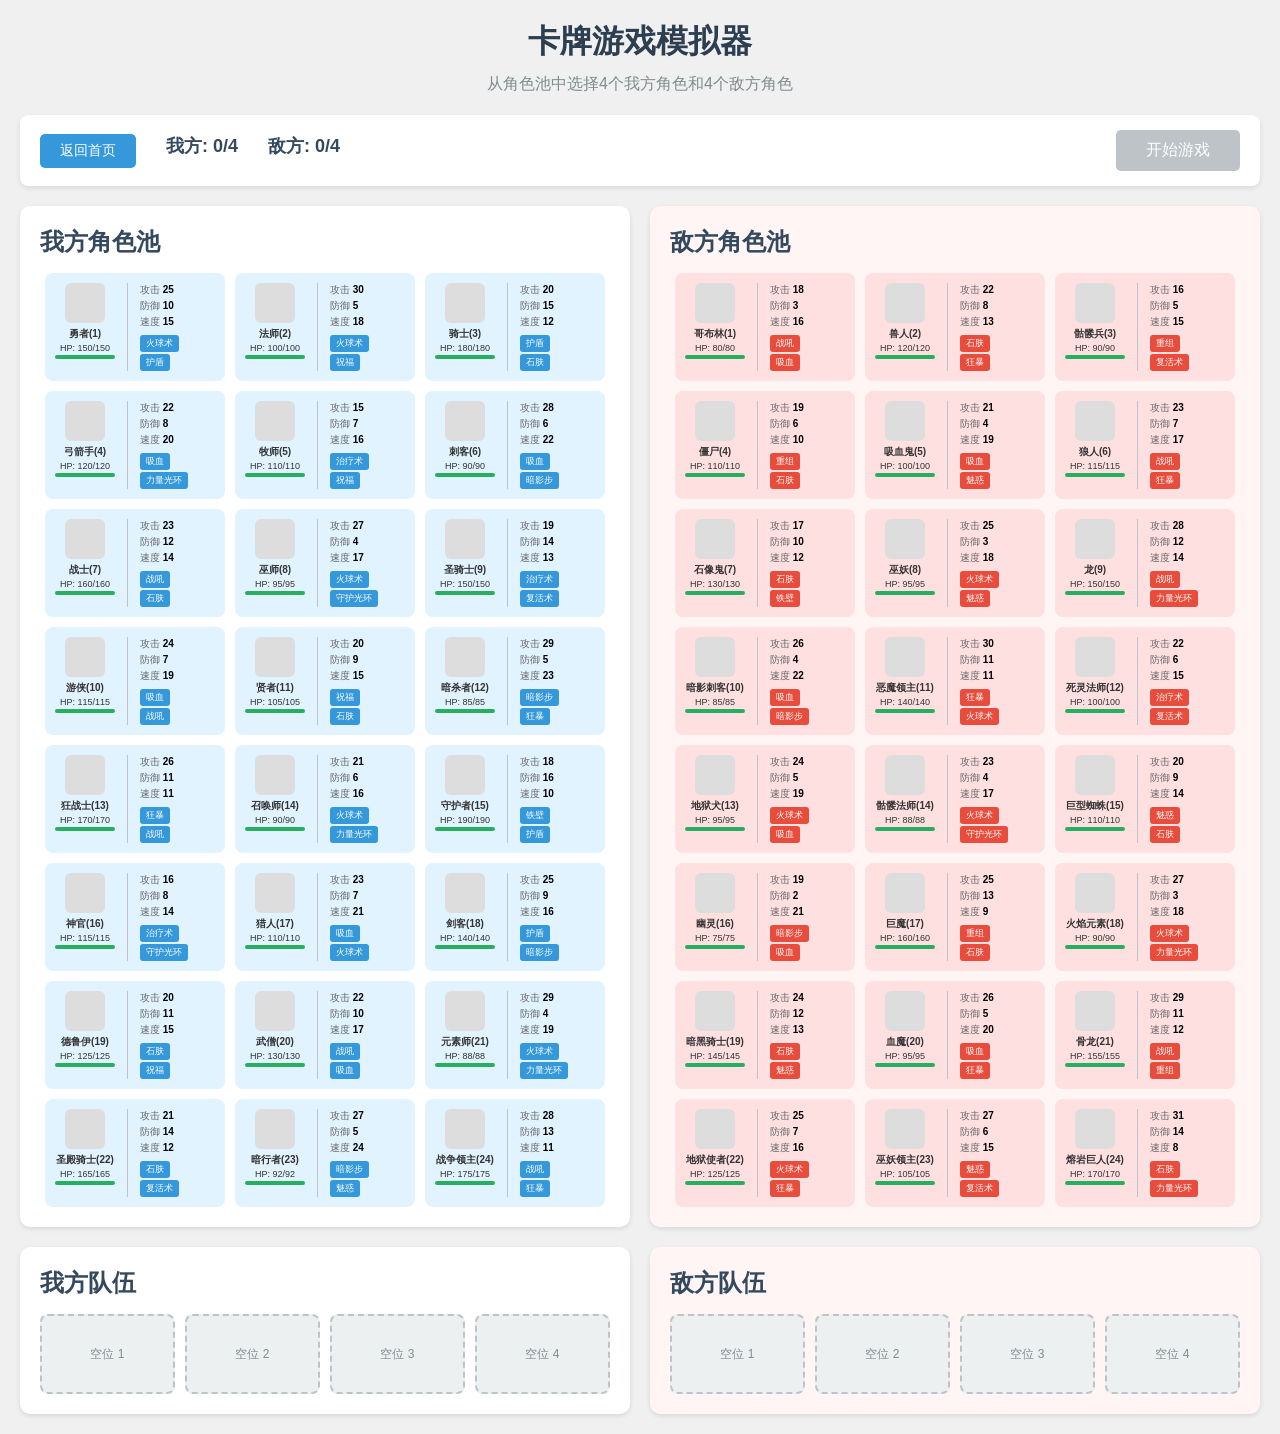
==== index.html @ 40628b4c "Add files via upload" ====
<!DOCTYPE html>
<html lang="zh-CN">
<head>
    <meta charset="UTF-8">
    <meta name="viewport" content="width=device-width, initial-scale=1.0">
    <title>卡牌游戏模拟器</title>
    <link rel="stylesheet" href="select-style.css">
</head>
<body>
    <div class="container">
        <h1>卡牌游戏模拟器</h1>
        <p class="subtitle" id="mode-subtitle">选择角色</p>
        
        <div class="selection-info">
            <div class="selection-status">
                <button id="back-to-home" class="back-btn">返回首页</button>
                <span id="player-selected-count">我方: 0/4</span>
                <span id="enemy-selected-count">敌方: 0/4</span>
            </div>
            <button id="start-game" disabled>开始游戏</button>
        </div>
        
        <div class="pools-container">
            <div class="character-pool">
                <h2>我方角色池</h2>
                <div class="character-grid" id="player-pool">
                    <!-- 角色将通过JavaScript动态生成 -->
                </div>
            </div>
            
            <div class="character-pool enemy">
                <h2>敌方角色池</h2>
                <div class="character-grid" id="enemy-pool">
                    <!-- 敌方角色将通过JavaScript动态生成 -->
                </div>
            </div>
        </div>
        
        <div class="selected-teams">
            <div class="selected-team">
                <h2>我方队伍</h2>
                <div class="selected-slots" id="player-selected-slots">
                    <!-- 空位将通过JavaScript动态生成 -->
                </div>
            </div>
            
            <div class="selected-team enemy">
                <h2>敌方队伍</h2>
                <div class="selected-slots" id="enemy-selected-slots">
                    <!-- 空位将通过JavaScript动态生成 -->
                </div>
            </div>
        </div>
    </div>
    
    <script src="skills.js"></script>
    <script src="select.js"></script>
</body>
</html>
---- select-style.css ----
* {
    margin: 0;
    padding: 0;
    box-sizing: border-box;
}

body {
    font-family: Arial, sans-serif;
    background-color: #f0f0f0;
    color: #333;
    min-height: 100vh;
}

.container {
    max-width: 1400px;
    margin: 0 auto;
    padding: 20px;
}

h1 {
    text-align: center;
    margin-bottom: 10px;
    color: #2c3e50;
}

.subtitle {
    text-align: center;
    color: #7f8c8d;
    margin-bottom: 20px;
}

.selection-info {
    display: flex;
    justify-content: space-between;
    align-items: center;
    background-color: #fff;
    padding: 15px 20px;
    border-radius: 8px;
    margin-bottom: 20px;
    box-shadow: 0 2px 5px rgba(0,0,0,0.1);
}

.selection-status {
    display: flex;
    gap: 30px;
}

.selection-status span {
    font-size: 18px;
    font-weight: bold;
    color: #34495e;
}

#start-game {
    padding: 10px 30px;
    font-size: 16px;
    background-color: #27ae60;
    color: white;
    border: none;
    border-radius: 5px;
    cursor: pointer;
    transition: all 0.3s ease;
}

#start-game:disabled {
    background-color: #bdc3c7;
    cursor: not-allowed;
}

#start-game:hover:not(:disabled) {
    background-color: #229954;
}

.back-btn {
    padding: 8px 20px;
    font-size: 14px;
    background-color: #3498db;
    color: white;
    border: none;
    border-radius: 5px;
    cursor: pointer;
    transition: all 0.3s ease;
}

.back-btn:hover {
    background-color: #2980b9;
}

.pools-container {
    display: grid;
    grid-template-columns: 1fr 1fr;
    gap: 20px;
    margin-bottom: 20px;
}

.character-pool {
    background-color: #fff;
    border-radius: 10px;
    padding: 20px;
    box-shadow: 0 2px 5px rgba(0,0,0,0.1);
}

.character-pool.enemy {
    background-color: #fff5f5;
}

.character-pool h2 {
    margin-bottom: 15px;
    color: #34495e;
}

.character-grid {
    display: flex;
    flex-wrap: wrap;
    gap: 10px;
    justify-content: center;
}

.character-card {
    background-color: #E0F3FF;
    border-radius: 8px;
    padding: 8px;
    cursor: pointer;
    transition: all 0.3s ease;
    border: 2px solid transparent;
    display: flex;
    align-items: stretch;
    gap: 8px;
    width: fit-content;
    min-width: 180px;
    max-width: 220px;
}

.character-card.enemy {
    background-color: #ffe0e0;
}

.character-card:hover {
    transform: translateY(-3px);
    box-shadow: 0 5px 15px rgba(0,0,0,0.1);
}

.character-card.selected {
    border-color: #27ae60;
    background-color: #d5f5e3;
}

.character-card.enemy.selected {
    border-color: #e74c3c;
    background-color: #f5d5d5;
}

.character-card.disabled {
    opacity: 0.5;
    cursor: not-allowed;
}

.character-left {
    display: flex;
    flex-direction: column;
    align-items: center;
    width: 60px;
    flex-shrink: 0;
}

.character-image {
    width: 40px;
    height: 40px;
    overflow: hidden;
    border-radius: 6px;
    margin-bottom: 4px;
}

.character-image img {
    width: 100%;
    height: 100%;
    object-fit: cover;
}

.character-name {
    font-weight: bold;
    font-size: 10px;
    text-align: center;
    margin-bottom: 2px;
}

.character-hp {
    font-size: 9px;
    color: #333;
}

.hp-bar {
    width: 100%;
    height: 4px;
    background-color: #e74c3c;
    border-radius: 2px;
    margin-top: 2px;
    overflow: hidden;
}

.hp-fill {
    height: 100%;
    background-color: #27ae60;
    transition: width 0.3s ease;
}

.character-divider {
    width: 1px;
    background-color: #bdc3c7;
    margin: 0 4px;
}

.character-right {
    flex: 1;
    display: flex;
    flex-direction: column;
    justify-content: space-between;
}

.character-stats {
    font-size: 10px;
    color: #333;
}

.character-stats > div {
    margin-bottom: 2px;
}

.stat-label {
    color: #666;
}

.stat-value {
    font-weight: bold;
    color: #000;
}

.character-skills {
    display: flex;
    flex-direction: column;
    gap: 2px;
    margin-top: 4px;
}

.skill-row {
    font-size: 9px;
    padding: 2px 6px;
    background-color: #3498db;
    color: white;
    border-radius: 3px;
    cursor: help;
    white-space: nowrap;
    overflow: hidden;
    text-overflow: ellipsis;
    display: inline-block;
    width: fit-content;
    max-width: 100%;
}

.skill-row:hover {
    background-color: #2980b9;
}

.character-card.enemy .skill-row {
    background-color: #e74c3c;
}

.character-card.enemy .skill-row:hover {
    background-color: #c0392b;
}

.selected-teams {
    display: grid;
    grid-template-columns: 1fr 1fr;
    gap: 20px;
}

.selected-team {
    background-color: #fff;
    border-radius: 10px;
    padding: 20px;
    box-shadow: 0 2px 5px rgba(0,0,0,0.1);
}

.selected-team.enemy {
    background-color: #fff5f5;
}

.selected-team h2 {
    margin-bottom: 15px;
    color: #34495e;
}

.selected-slots {
    display: grid;
    grid-template-columns: repeat(4, 1fr);
    gap: 10px;
}

.slot {
    background-color: #ecf0f1;
    border: 2px dashed #bdc3c7;
    border-radius: 8px;
    padding: 10px;
    text-align: center;
    color: #7f8c8d;
    min-height: 80px;
    display: flex;
    align-items: center;
    justify-content: center;
    font-size: 12px;
}

.slot.filled {
    background-color: #E0F3FF;
    border: 2px solid #3498db;
    color: #333;
    padding: 5px;
}

.slot.enemy.filled {
    background-color: #ffe0e0;
    border: 2px solid #e74c3c;
}

.slot.filled {
    background-color: #E0F3FF;
    border: 2px solid #3498db;
    color: #333;
    padding: 8px;
    display: flex;
    flex-direction: column;
    align-items: center;
}

.slot.enemy.filled {
    background-color: #ffe0e0;
    border: 2px solid #e74c3c;
}

/* 已选角色样式 */
.selected-char {
    display: flex;
    flex-direction: column;
    align-items: center;
    width: 100%;
}

.selected-char-image {
    width: 40px;
    height: 40px;
    overflow: hidden;
    border-radius: 6px;
    margin-bottom: 4px;
}

.selected-char-image img {
    width: 100%;
    height: 100%;
    object-fit: cover;
}

.selected-char-name {
    font-weight: bold;
    font-size: 10px;
    text-align: center;
    margin-bottom: 2px;
}

.selected-char-hp {
    font-size: 8px;
    color: #333;
    margin-bottom: 2px;
}

.selected-char-stats {
    font-size: 8px;
    color: #666;
    margin-bottom: 4px;
}

.selected-char-skills {
    display: flex;
    flex-direction: column;
    gap: 2px;
    align-items: center;
}

.selected-skill {
    font-size: 8px;
    padding: 1px 4px;
    background-color: #3498db;
    color: white;
    border-radius: 2px;
    cursor: help;
    white-space: nowrap;
}

.selected-skill.enemy {
    background-color: #e74c3c;
}

@media (max-width: 900px) {
    .pools-container {
        grid-template-columns: 1fr;
    }
    
    .selected-teams {
        grid-template-columns: 1fr;
    }
    
    .character-grid {
        grid-template-columns: repeat(3, 1fr);
    }
    
    .selected-slots {
        grid-template-columns: repeat(4, 1fr);
    }
}
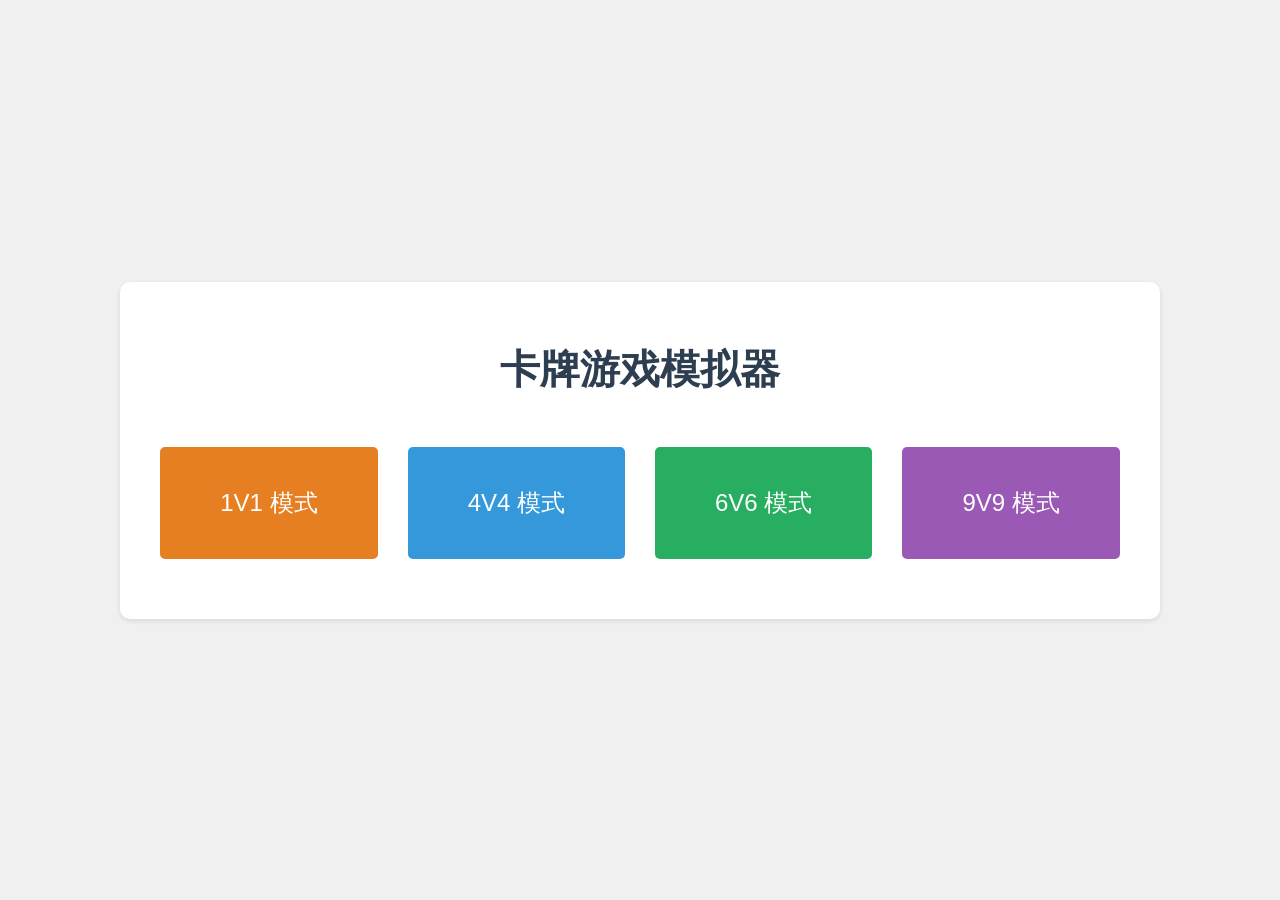
==== commit 2b23ff3b: "修改主页" ====
--- a/index.html
+++ b/index.html
@@ -5,6 +5,11 @@
     <meta name="viewport" content="width=device-width, initial-scale=1.0">
     <title>卡牌游戏模拟器</title>
     <link rel="stylesheet" href="select-style.css">
+    <!-- 添加重定向脚本 -->
+    <script>
+        // 自动重定向到 home.html
+        window.location.href = 'home.html';
+    </script>
 </head>
 <body>
     <div class="container">
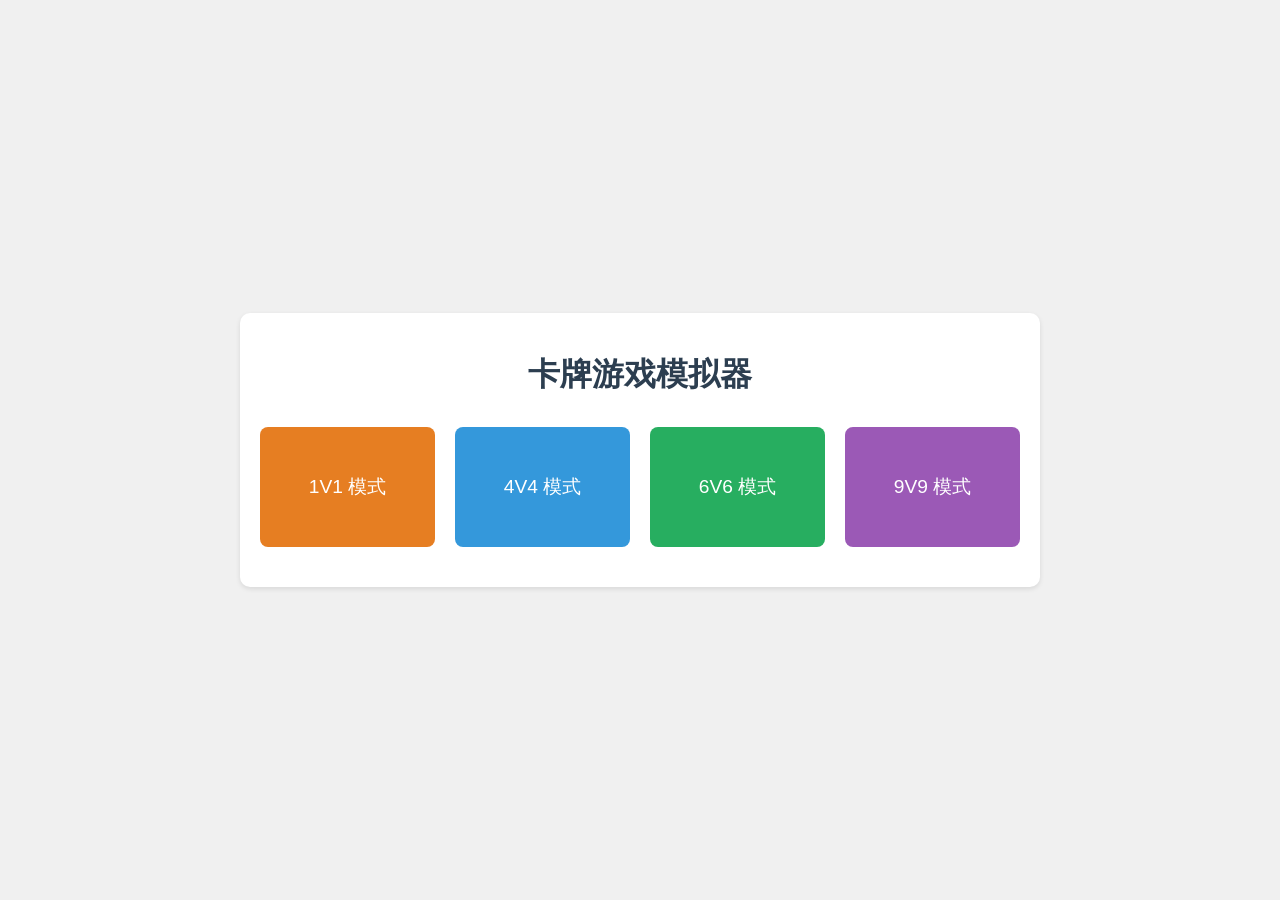
==== commit 85863179: "手机显示适配" ====
--- a/index.html
+++ b/index.html
@@ -4,61 +4,192 @@
     <meta charset="UTF-8">
     <meta name="viewport" content="width=device-width, initial-scale=1.0">
     <title>卡牌游戏模拟器</title>
-    <link rel="stylesheet" href="select-style.css">
-    <!-- 添加重定向脚本 -->
-    <script>
-        // 自动重定向到 home.html
-        window.location.href = 'home.html';
-    </script>
+    <style>
+        * {
+            margin: 0;
+            padding: 0;
+            box-sizing: border-box;
+        }
+
+        body {
+            font-family: Arial, sans-serif;
+            background-color: #f0f0f0;
+            color: #333;
+            min-height: 100vh;
+            display: flex;
+            justify-content: center;
+            align-items: center;
+            padding: 20px;
+        }
+
+        .container {
+            text-align: center;
+            background-color: #fff;
+            padding: 40px 20px;
+            border-radius: 10px;
+            box-shadow: 0 2px 5px rgba(0, 0, 0, 0.1);
+            width: 100%;
+            max-width: 800px;
+        }
+
+        h1 {
+            color: #2c3e50;
+            margin-bottom: 30px;
+            font-size: 2em;
+        }
+
+        .mode-buttons {
+            display: flex;
+            gap: 20px;
+            justify-content: center;
+            flex-wrap: wrap;
+        }
+
+        .mode-btn {
+            padding: 30px 40px;
+            font-size: 1.2em;
+            border: none;
+            border-radius: 8px;
+            cursor: pointer;
+            transition: all 0.3s ease;
+            min-width: 160px;
+            flex: 1;
+            min-height: 120px;
+            display: flex;
+            align-items: center;
+            justify-content: center;
+        }
+
+        /* 响应式设计 */
+        @media (max-width: 768px) {
+            .container {
+                padding: 30px 15px;
+            }
+
+            h1 {
+                font-size: 1.8em;
+                margin-bottom: 25px;
+            }
+
+            .mode-buttons {
+                flex-direction: column;
+                align-items: stretch;
+            }
+
+            .mode-btn {
+                width: 100%;
+                padding: 25px 30px;
+                font-size: 1.1em;
+            }
+        }
+
+        /* 横屏模式优化 */
+        @media (orientation: landscape) and (max-height: 500px) {
+            body {
+                padding: 10px;
+            }
+
+            .container {
+                padding: 20px 15px;
+            }
+
+            h1 {
+                font-size: 1.5em;
+                margin-bottom: 20px;
+            }
+
+            .mode-buttons {
+                flex-direction: row;
+                flex-wrap: wrap;
+            }
+
+            .mode-btn {
+                padding: 20px 30px;
+                font-size: 1em;
+                min-width: 140px;
+                min-height: 100px;
+            }
+        }
+
+        .mode-btn-4v4 {
+            background-color: #3498db;
+            color: white;
+        }
+
+        .mode-btn-4v4:hover {
+            background-color: #2980b9;
+        }
+
+        .mode-btn-1v1 {
+            background-color: #e67e22;
+            color: white;
+        }
+
+        .mode-btn-1v1:hover {
+            background-color: #d35400;
+        }
+
+        .mode-btn-4v4 {
+            background-color: #3498db;
+            color: white;
+        }
+
+        .mode-btn-4v4:hover {
+            background-color: #2980b9;
+        }
+
+        .mode-btn-6v6 {
+            background-color: #27ae60;
+            color: white;
+        }
+
+        .mode-btn-6v6:hover {
+            background-color: #229954;
+        }
+
+        .mode-btn-9v9 {
+            background-color: #9b59b6;
+            color: white;
+        }
+
+        .mode-btn-9v9:hover {
+            background-color: #8e44ad;
+        }
+
+        .mode-btn:hover {
+            transform: translateY(-5px);
+            box-shadow: 0 10px 30px rgba(0, 0, 0, 0.2);
+        }
+
+        .mode-btn:active {
+            transform: translateY(0);
+        }
+    </style>
 </head>
 <body>
     <div class="container">
         <h1>卡牌游戏模拟器</h1>
-        <p class="subtitle" id="mode-subtitle">选择角色</p>
-        
-        <div class="selection-info">
-            <div class="selection-status">
-                <button id="back-to-home" class="back-btn">返回首页</button>
-                <span id="player-selected-count">我方: 0/4</span>
-                <span id="enemy-selected-count">敌方: 0/4</span>
-            </div>
-            <button id="start-game" disabled>开始游戏</button>
-        </div>
-        
-        <div class="pools-container">
-            <div class="character-pool">
-                <h2>我方角色池</h2>
-                <div class="character-grid" id="player-pool">
-                    <!-- 角色将通过JavaScript动态生成 -->
-                </div>
-            </div>
-            
-            <div class="character-pool enemy">
-                <h2>敌方角色池</h2>
-                <div class="character-grid" id="enemy-pool">
-                    <!-- 敌方角色将通过JavaScript动态生成 -->
-                </div>
-            </div>
-        </div>
-        
-        <div class="selected-teams">
-            <div class="selected-team">
-                <h2>我方队伍</h2>
-                <div class="selected-slots" id="player-selected-slots">
-                    <!-- 空位将通过JavaScript动态生成 -->
-                </div>
-            </div>
-            
-            <div class="selected-team enemy">
-                <h2>敌方队伍</h2>
-                <div class="selected-slots" id="enemy-selected-slots">
-                    <!-- 空位将通过JavaScript动态生成 -->
-                </div>
-            </div>
+        <div class="mode-buttons">
+            <button class="mode-btn mode-btn-1v1" onclick="selectMode(1)">
+                1V1 模式
+            </button>
+            <button class="mode-btn mode-btn-4v4" onclick="selectMode(4)">
+                4V4 模式
+            </button>
+            <button class="mode-btn mode-btn-6v6" onclick="selectMode(6)">
+                6V6 模式
+            </button>
+            <button class="mode-btn mode-btn-9v9" onclick="selectMode(9)">
+                9V9 模式
+            </button>
         </div>
     </div>
-    
-    <script src="skills.js"></script>
-    <script src="select.js"></script>
+
+    <script>
+        function selectMode(mode) {
+            localStorage.setItem('gameMode', mode);
+            window.location.href = 'select.html';
+        }
+    </script>
 </body>
-</html>
+</html>
